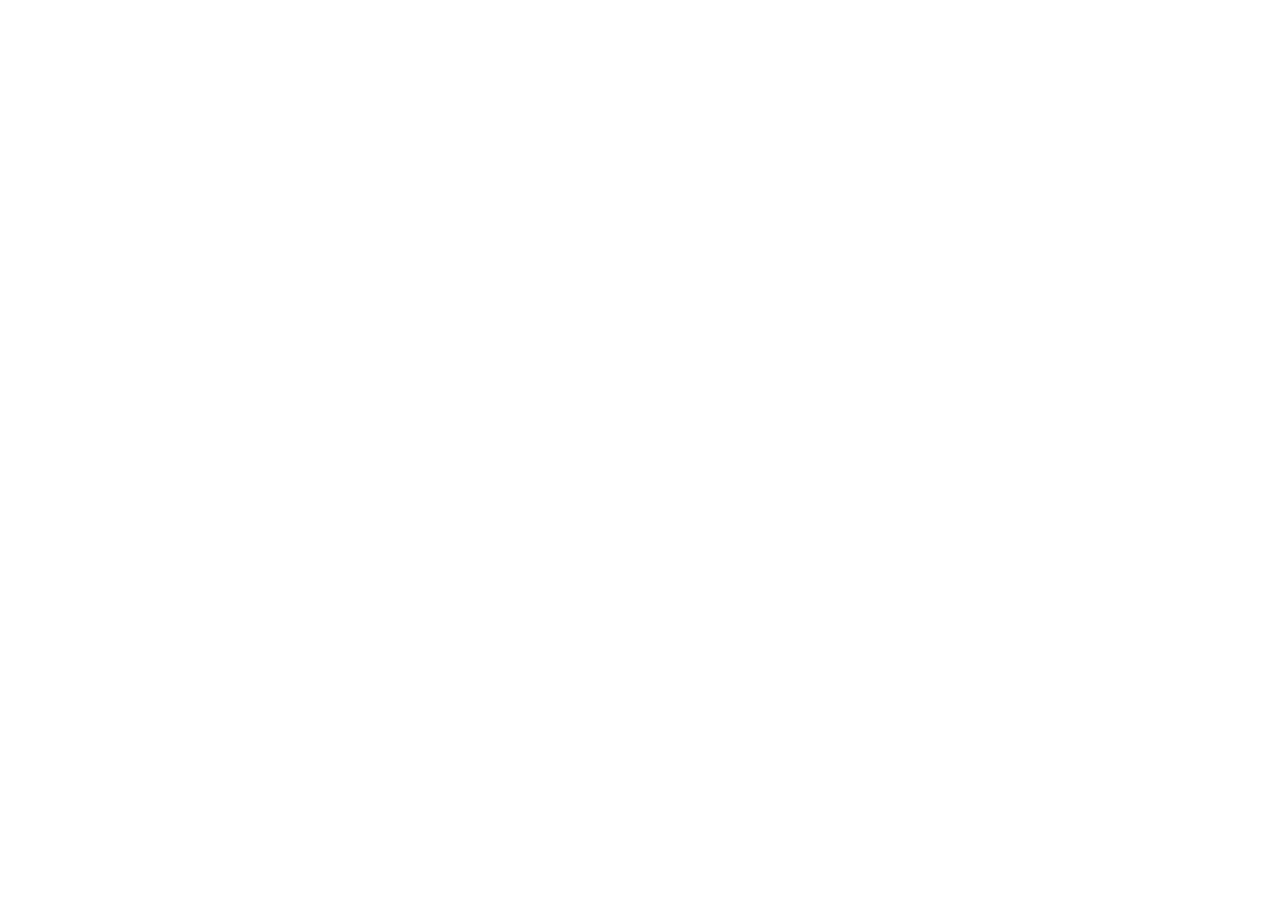
==== demo/index.html @ 283cd6f8 "Add demo route to services section" ====
<!DOCTYPE html>
<html lang="en">
  <head>
    <meta charset="UTF-8" />
    <meta name="viewport" content="width=device-width, initial-scale=1.0" />
    <title>North Valley Monitoring Demo</title>
    <meta
      http-equiv="refresh"
      content="0; url=https://kyle-kimbell.github.io/nvmonitoringws/"
    />
    <link rel="canonical" href="https://kyle-kimbell.github.io/nvmonitoringws/" />
    <script>
      window.location.replace("https://kyle-kimbell.github.io/nvmonitoringws/");
    </script>
  </head>
  <body>
    <p>
      Redirecting to the live demo.
      <a href="https://kyle-kimbell.github.io/nvmonitoringws/">Open demo</a>
    </p>
  </body>
</html>
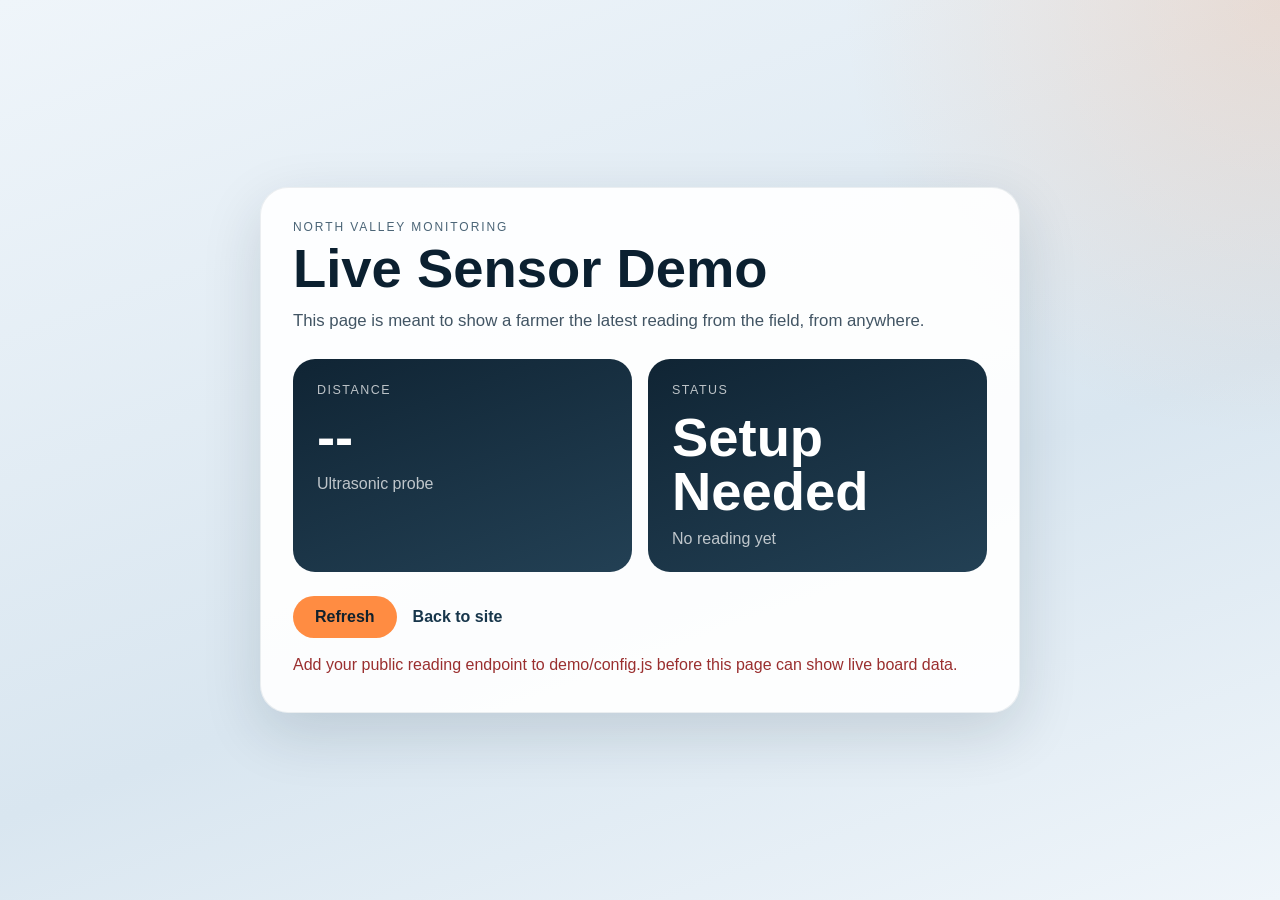
==== commit 0477c632: "Build live demo page scaffold" ====
--- a/demo/index.html
+++ b/demo/index.html
@@ -5,18 +5,45 @@
     <meta name="viewport" content="width=device-width, initial-scale=1.0" />
     <title>North Valley Monitoring Demo</title>
     <meta
-      http-equiv="refresh"
-      content="0; url=https://kyle-kimbell.github.io/nvmonitoringws/"
+      name="description"
+      content="Live North Valley Monitoring demo powered by a cloud-connected ESP32 ultrasonic sensor."
     />
-    <link rel="canonical" href="https://kyle-kimbell.github.io/nvmonitoringws/" />
-    <script>
-      window.location.replace("https://kyle-kimbell.github.io/nvmonitoringws/");
-    </script>
+    <link rel="stylesheet" href="demo.css" />
   </head>
   <body>
-    <p>
-      Redirecting to the live demo.
-      <a href="https://kyle-kimbell.github.io/nvmonitoringws/">Open demo</a>
-    </p>
+    <main class="demo-shell">
+      <section class="demo-card">
+        <p class="eyebrow">North Valley Monitoring</p>
+        <h1>Live Sensor Demo</h1>
+        <p class="lede">
+          This page is meant to show a farmer the latest reading from the field,
+          from anywhere.
+        </p>
+
+        <div class="reading-grid">
+          <article class="reading-panel">
+            <span class="panel-label">Distance</span>
+            <strong class="panel-value" id="distanceValue">--</strong>
+            <span class="panel-meta">Ultrasonic probe</span>
+          </article>
+          <article class="reading-panel">
+            <span class="panel-label">Status</span>
+            <strong class="panel-value" id="statusValue">Waiting</strong>
+            <span class="panel-meta" id="updatedValue">No reading yet</span>
+          </article>
+        </div>
+
+        <div class="demo-actions">
+          <button class="button" id="refreshButton" type="button">Refresh</button>
+          <a class="text-link" href="/">Back to site</a>
+        </div>
+
+        <p class="message" id="message">
+          Configure your public sensor endpoint in <code>demo/config.js</code>.
+        </p>
+      </section>
+    </main>
+    <script src="config.js"></script>
+    <script src="demo.js"></script>
   </body>
 </html>
--- a/demo/demo.css
+++ b/demo/demo.css
@@ -0,0 +1,136 @@
+:root {
+  --navy: #0b2030;
+  --steel: #17364b;
+  --signal: #ff8c42;
+  --ink: #17222c;
+  --white: #ffffff;
+}
+
+* {
+  box-sizing: border-box;
+}
+
+body {
+  margin: 0;
+  min-height: 100vh;
+  font-family: "Source Sans 3", sans-serif;
+  color: var(--ink);
+  background:
+    radial-gradient(circle at top right, rgba(255, 140, 66, 0.18), transparent 28%),
+    linear-gradient(160deg, #eff5fa, #d9e6f0 60%, #eff5fa);
+}
+
+.demo-shell {
+  min-height: 100vh;
+  display: grid;
+  place-items: center;
+  padding: 24px;
+}
+
+.demo-card {
+  width: min(760px, 100%);
+  background: rgba(255, 255, 255, 0.92);
+  border: 1px solid rgba(23, 54, 75, 0.08);
+  border-radius: 28px;
+  box-shadow: 0 20px 60px rgba(11, 32, 48, 0.14);
+  padding: 32px;
+}
+
+.eyebrow {
+  margin: 0 0 8px;
+  text-transform: uppercase;
+  letter-spacing: 0.16em;
+  font-size: 0.75rem;
+  color: #4b6577;
+}
+
+h1 {
+  margin: 0;
+  font-family: "Oswald", sans-serif;
+  font-size: clamp(2rem, 6vw, 3.4rem);
+  line-height: 1;
+  color: var(--navy);
+}
+
+.lede {
+  margin: 14px 0 28px;
+  max-width: 40rem;
+  font-size: 1.05rem;
+  color: #425564;
+}
+
+.reading-grid {
+  display: grid;
+  gap: 16px;
+  grid-template-columns: repeat(auto-fit, minmax(220px, 1fr));
+}
+
+.reading-panel {
+  background: linear-gradient(160deg, rgba(11, 32, 48, 0.98), rgba(23, 54, 75, 0.95));
+  color: var(--white);
+  border-radius: 22px;
+  padding: 24px;
+}
+
+.panel-label,
+.panel-meta {
+  display: block;
+}
+
+.panel-label {
+  font-size: 0.78rem;
+  letter-spacing: 0.12em;
+  text-transform: uppercase;
+  color: rgba(255, 255, 255, 0.72);
+}
+
+.panel-value {
+  display: block;
+  margin: 14px 0 10px;
+  font-size: clamp(2rem, 7vw, 3.4rem);
+  line-height: 1;
+}
+
+.panel-meta {
+  color: rgba(255, 255, 255, 0.72);
+}
+
+.demo-actions {
+  margin-top: 24px;
+  display: flex;
+  align-items: center;
+  gap: 16px;
+  flex-wrap: wrap;
+}
+
+.button {
+  appearance: none;
+  border: 0;
+  border-radius: 999px;
+  background: var(--signal);
+  color: #11212c;
+  font: inherit;
+  font-weight: 700;
+  padding: 12px 22px;
+  cursor: pointer;
+}
+
+.text-link {
+  color: var(--steel);
+  font-weight: 700;
+  text-decoration: none;
+}
+
+.message {
+  margin: 18px 0 0;
+  min-height: 1.5rem;
+  color: #516473;
+}
+
+.message.error {
+  color: #9a2f2f;
+}
+
+.message.ok {
+  color: #256046;
+}
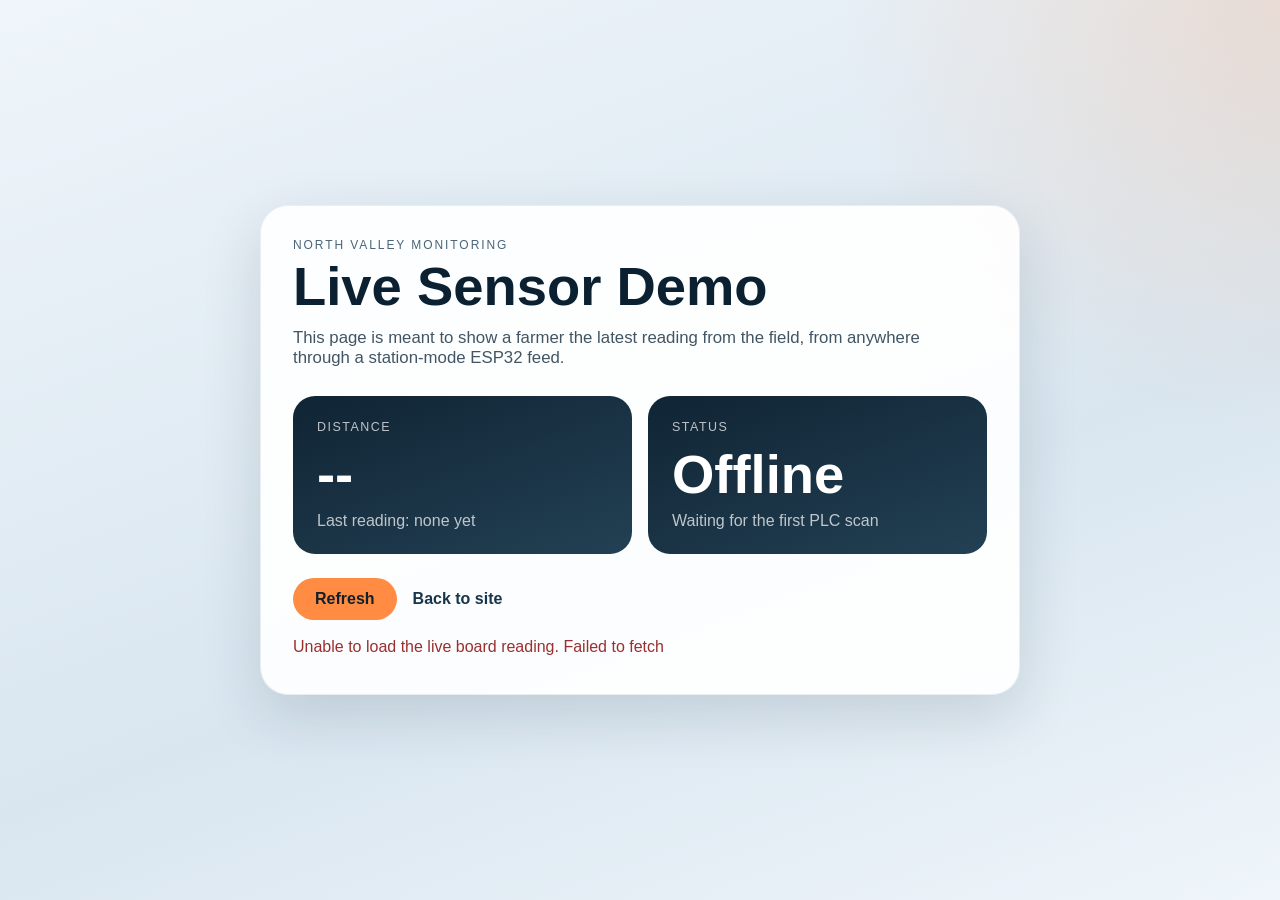
==== commit 282393cc: "Update demo for PLC-style sensor polling" ====
--- a/demo/index.html
+++ b/demo/index.html
@@ -17,19 +17,19 @@
         <h1>Live Sensor Demo</h1>
         <p class="lede">
           This page is meant to show a farmer the latest reading from the field,
-          from anywhere.
+          from anywhere through a station-mode ESP32 feed.
         </p>
 
         <div class="reading-grid">
           <article class="reading-panel">
             <span class="panel-label">Distance</span>
             <strong class="panel-value" id="distanceValue">--</strong>
-            <span class="panel-meta">Ultrasonic probe</span>
+            <span class="panel-meta" id="timestampValue">Last reading: none yet</span>
           </article>
           <article class="reading-panel">
             <span class="panel-label">Status</span>
             <strong class="panel-value" id="statusValue">Waiting</strong>
-            <span class="panel-meta" id="updatedValue">No reading yet</span>
+            <span class="panel-meta" id="updatedValue">Waiting for a cloud reading</span>
           </article>
         </div>
 
@@ -39,7 +39,7 @@
         </div>
 
         <p class="message" id="message">
-          Configure your public sensor endpoint in <code>demo/config.js</code>.
+          Configure your public PLC-style sensor endpoint in <code>demo/config.js</code>.
         </p>
       </section>
     </main>
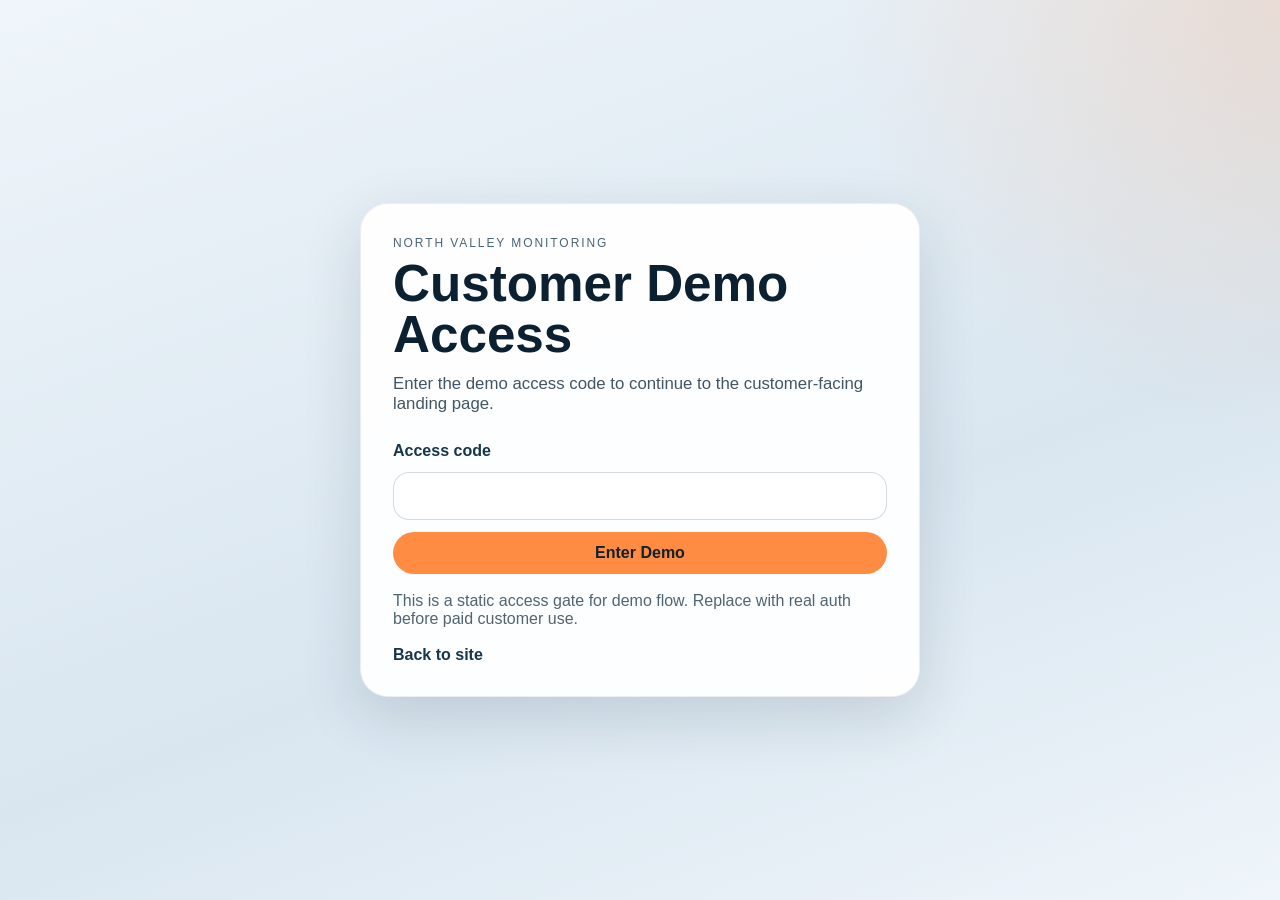
==== commit 59fd8309: "Add demo login gate" ====
--- a/demo/index.html
+++ b/demo/index.html
@@ -6,7 +6,7 @@
     <title>North Valley Monitoring Demo</title>
     <meta
       name="description"
-      content="Live North Valley Monitoring demo powered by a cloud-connected ESP32 ultrasonic sensor."
+      content="Live North Valley Monitoring demo powered by a cloud-connected PLC counter feed."
     />
     <link rel="stylesheet" href="demo.css" />
   </head>
@@ -16,14 +16,14 @@
         <p class="eyebrow">North Valley Monitoring</p>
         <h1>Live Sensor Demo</h1>
         <p class="lede">
-          This page is meant to show a farmer the latest reading from the field,
-          from anywhere through a station-mode ESP32 feed.
+          This page is meant to show the latest PLC counter reading from the
+          field, from anywhere through a secure cloud endpoint.
         </p>
 
         <div class="reading-grid">
           <article class="reading-panel">
-            <span class="panel-label">Distance</span>
-            <strong class="panel-value" id="distanceValue">--</strong>
+            <span class="panel-label">Counter</span>
+            <strong class="panel-value" id="counterValue">--</strong>
             <span class="panel-meta" id="timestampValue">Last reading: none yet</span>
           </article>
           <article class="reading-panel">
@@ -35,6 +35,7 @@
 
         <div class="demo-actions">
           <button class="button" id="refreshButton" type="button">Refresh</button>
+          <button class="button button-secondary" id="logoutButton" type="button">Log Out</button>
           <a class="text-link" href="/">Back to site</a>
         </div>
 
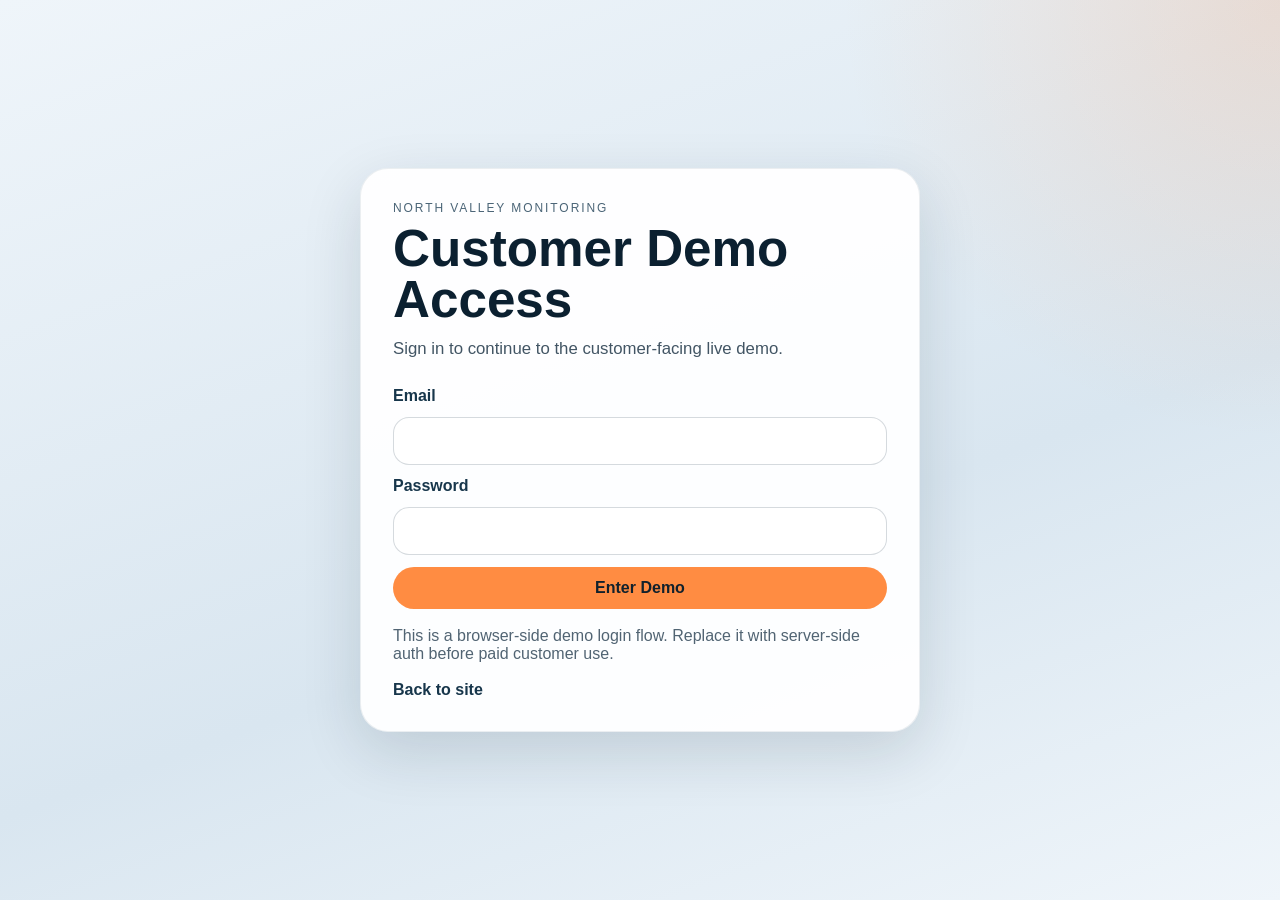
==== commit b16c4909: "Replace demo sensor page with wiki landing" ====
--- a/demo/index.html
+++ b/demo/index.html
@@ -3,45 +3,81 @@
   <head>
     <meta charset="UTF-8" />
     <meta name="viewport" content="width=device-width, initial-scale=1.0" />
-    <title>North Valley Monitoring Demo</title>
+    <title>North Valley Monitoring Wiki</title>
     <meta
       name="description"
-      content="Live North Valley Monitoring demo powered by a cloud-connected PLC counter feed."
+      content="Protected North Valley Monitoring wiki for customer documentation, system notes, and service references."
     />
     <link rel="stylesheet" href="demo.css" />
   </head>
   <body>
-    <main class="demo-shell">
-      <section class="demo-card">
-        <p class="eyebrow">North Valley Monitoring</p>
-        <h1>Live Sensor Demo</h1>
-        <p class="lede">
-          This page is meant to show the latest PLC counter reading from the
-          field, from anywhere through a secure cloud endpoint.
-        </p>
-
-        <div class="reading-grid">
-          <article class="reading-panel">
-            <span class="panel-label">Counter</span>
-            <strong class="panel-value" id="counterValue">--</strong>
-            <span class="panel-meta" id="timestampValue">Last reading: none yet</span>
-          </article>
-          <article class="reading-panel">
-            <span class="panel-label">Status</span>
-            <strong class="panel-value" id="statusValue">Waiting</strong>
-            <span class="panel-meta" id="updatedValue">Waiting for a cloud reading</span>
-          </article>
+    <main class="wiki-shell">
+      <section class="wiki-card">
+        <div class="wiki-header">
+          <div>
+            <p class="eyebrow">North Valley Monitoring</p>
+            <h1>Customer Wiki</h1>
+            <p class="lede">
+              This protected space is the starting point for customer guides,
+              installation records, troubleshooting notes, and service history.
+            </p>
+          </div>
+          <div class="wiki-actions">
+            <button class="button button-secondary" id="logoutButton" type="button">Log Out</button>
+            <a class="text-link" href="/">Back to site</a>
+          </div>
         </div>
 
-        <div class="demo-actions">
-          <button class="button" id="refreshButton" type="button">Refresh</button>
-          <button class="button button-secondary" id="logoutButton" type="button">Log Out</button>
-          <a class="text-link" href="/">Back to site</a>
-        </div>
+        <section class="wiki-intro">
+          <article class="wiki-panel wiki-panel-hero">
+            <span class="panel-label">Status</span>
+            <strong class="panel-value">Wiki foundation ready</strong>
+            <span class="panel-meta">
+              Signed in users can now land here instead of the old live sensor page.
+            </span>
+          </article>
+          <article class="wiki-panel">
+            <span class="panel-label">Purpose</span>
+            <strong class="panel-value panel-value-small">Operations and support knowledge</strong>
+            <span class="panel-meta">
+              Build out customer-specific pages, equipment notes, passwords, maps,
+              and maintenance records from here.
+            </span>
+          </article>
+        </section>
 
-        <p class="message" id="message">
-          Configure your public PLC-style sensor endpoint in <code>demo/config.js</code>.
-        </p>
+        <section class="wiki-grid">
+          <article class="wiki-section">
+            <h2>Suggested First Pages</h2>
+            <ul class="wiki-list">
+              <li>Site overview and customer contact info</li>
+              <li>Installed equipment list and serial numbers</li>
+              <li>Network map and Wi-Fi credentials</li>
+              <li>Camera or sensor locations</li>
+              <li>Maintenance checklist and service log</li>
+            </ul>
+          </article>
+
+          <article class="wiki-section">
+            <h2>Suggested Sections</h2>
+            <div class="tag-list">
+              <span>Install Notes</span>
+              <span>Network Layout</span>
+              <span>Device Inventory</span>
+              <span>Troubleshooting</span>
+              <span>Maintenance</span>
+              <span>Customer SOPs</span>
+            </div>
+          </article>
+        </section>
+
+        <section class="wiki-section wiki-section-full">
+          <h2>Next Step</h2>
+          <p class="message" id="message">
+            This page is now your protected wiki landing page. The next step is deciding the first
+            article structure and where the wiki content should live long term.
+          </p>
+        </section>
       </section>
     </main>
     <script src="config.js"></script>
--- a/demo/demo.css
+++ b/demo/demo.css
@@ -4,6 +4,7 @@
   --signal: #ff8c42;
   --ink: #17222c;
   --white: #ffffff;
+  --mist: #eff5fa;
 }
 
 * {
@@ -20,20 +21,34 @@
     linear-gradient(160deg, #eff5fa, #d9e6f0 60%, #eff5fa);
 }
 
-.demo-shell {
+.wiki-shell {
   min-height: 100vh;
-  display: grid;
-  place-items: center;
   padding: 24px;
 }
 
-.demo-card {
-  width: min(760px, 100%);
-  background: rgba(255, 255, 255, 0.92);
+.wiki-card {
+  width: min(1100px, 100%);
+  margin: 0 auto;
+  background: rgba(255, 255, 255, 0.94);
   border: 1px solid rgba(23, 54, 75, 0.08);
   border-radius: 28px;
   box-shadow: 0 20px 60px rgba(11, 32, 48, 0.14);
   padding: 32px;
+}
+
+.wiki-header {
+  display: flex;
+  justify-content: space-between;
+  gap: 24px;
+  align-items: flex-start;
+  flex-wrap: wrap;
+}
+
+.wiki-actions {
+  display: flex;
+  align-items: center;
+  gap: 14px;
+  flex-wrap: wrap;
 }
 
 .eyebrow {
@@ -44,32 +59,48 @@
   color: #4b6577;
 }
 
+h1,
+h2 {
+  margin: 0;
+  font-family: "Oswald", sans-serif;
+  color: var(--navy);
+}
+
 h1 {
-  margin: 0;
-  font-family: "Oswald", sans-serif;
   font-size: clamp(2rem, 6vw, 3.4rem);
   line-height: 1;
-  color: var(--navy);
+}
+
+h2 {
+  font-size: 1.6rem;
+  margin-bottom: 14px;
 }
 
 .lede {
-  margin: 14px 0 28px;
-  max-width: 40rem;
+  margin: 14px 0 0;
+  max-width: 42rem;
   font-size: 1.05rem;
   color: #425564;
 }
 
-.reading-grid {
+.wiki-intro {
+  margin-top: 28px;
   display: grid;
   gap: 16px;
-  grid-template-columns: repeat(auto-fit, minmax(220px, 1fr));
-}
-
-.reading-panel {
+  grid-template-columns: repeat(auto-fit, minmax(260px, 1fr));
+}
+
+.wiki-panel,
+.wiki-section {
+  background: linear-gradient(180deg, rgba(255, 255, 255, 0.96), rgba(239, 245, 250, 0.96));
+  border: 1px solid rgba(23, 54, 75, 0.08);
+  border-radius: 22px;
+  padding: 24px;
+}
+
+.wiki-panel-hero {
   background: linear-gradient(160deg, rgba(11, 32, 48, 0.98), rgba(23, 54, 75, 0.95));
   color: var(--white);
-  border-radius: 22px;
-  padding: 24px;
 }
 
 .panel-label,
@@ -81,26 +112,57 @@
   font-size: 0.78rem;
   letter-spacing: 0.12em;
   text-transform: uppercase;
-  color: rgba(255, 255, 255, 0.72);
+  color: inherit;
+  opacity: 0.72;
 }
 
 .panel-value {
   display: block;
   margin: 14px 0 10px;
-  font-size: clamp(2rem, 7vw, 3.4rem);
-  line-height: 1;
+  font-size: clamp(2rem, 5vw, 3rem);
+  line-height: 1.05;
+}
+
+.panel-value-small {
+  font-size: 1.4rem;
 }
 
 .panel-meta {
-  color: rgba(255, 255, 255, 0.72);
-}
-
-.demo-actions {
-  margin-top: 24px;
+  color: inherit;
+  opacity: 0.78;
+}
+
+.wiki-grid {
+  margin-top: 18px;
+  display: grid;
+  gap: 16px;
+  grid-template-columns: repeat(auto-fit, minmax(280px, 1fr));
+}
+
+.wiki-section-full {
+  margin-top: 18px;
+}
+
+.wiki-list {
+  margin: 0;
+  padding-left: 18px;
+  display: grid;
+  gap: 10px;
+  color: #425564;
+}
+
+.tag-list {
   display: flex;
-  align-items: center;
-  gap: 16px;
   flex-wrap: wrap;
+  gap: 10px;
+}
+
+.tag-list span {
+  border-radius: 999px;
+  background: rgba(23, 54, 75, 0.1);
+  color: var(--steel);
+  font-weight: 700;
+  padding: 10px 14px;
 }
 
 .button {
@@ -115,6 +177,11 @@
   cursor: pointer;
 }
 
+.button-secondary {
+  background: rgba(23, 54, 75, 0.12);
+  color: var(--steel);
+}
+
 .text-link {
   color: var(--steel);
   font-weight: 700;
@@ -122,15 +189,13 @@
 }
 
 .message {
-  margin: 18px 0 0;
-  min-height: 1.5rem;
+  margin: 0;
   color: #516473;
-}
-
-.message.error {
-  color: #9a2f2f;
-}
-
-.message.ok {
-  color: #256046;
-}
+  line-height: 1.6;
+}
+
+@media (max-width: 640px) {
+  .wiki-card {
+    padding: 22px;
+  }
+}
